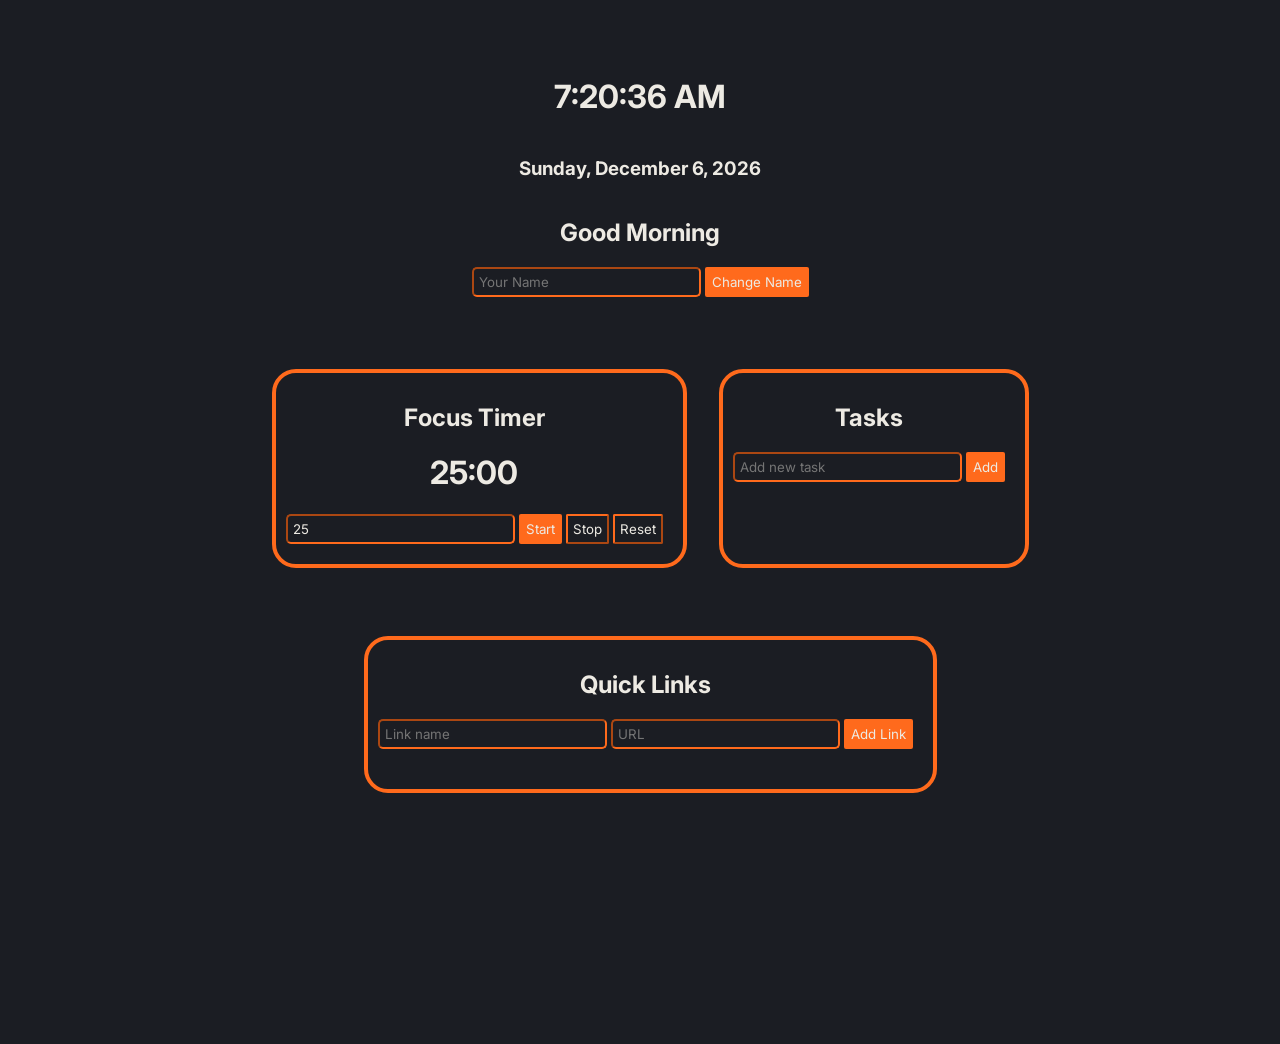
==== html/index.html @ e49e65a6 "Initial commit" ====
<!DOCTYPE html>
<html lang="en">

<head>
    <meta charset="UTF-8">
    <meta name="viewport" content="width=device-width, initial-scale=1.0">
    <title>Document</title>
    <link rel="stylesheet" href="../css/index.css">
    <script type="module" src="../js/index.js"></script>
</head>

<body>
    <div id="greetingDiv">
        <h1 id="timeH1"></h1>
        <h3 id="dateH3"></h3>
        <h2 id="greeting">Good Morning</h2>

        <div>
            <input type="text" name="" id="nameField" placeholder="Your Name">
            <button id="nameBtn" class="bigBtn">Change Name</button>
        </div>
    </div>

    <div class="superDiv">
        <div class="headDiv">
            <h2>Focus Timer</h2>
            <h1 id="timer"></h1>
            <div>
                <input type="number" name="" id="timerNumber" value="25">
                <button id="startTimer" class="bigBtn">Start</button>
                <button id="stopTimer" class="smallBtn">Stop</button>
                <button id="resetTimer" class="smallBtn">Reset</button>
            </div>
        </div>

        <div class="headDiv">
            <h2>Tasks</h2>
            <div>
                <input type="text" name="" id="taskField" placeholder="Add new task">
                <button id="addTask" class="bigBtn">Add</button>
            </div>

            <div id="taskDiv">

            </div>
        </div>

    </div>

    <div class="superDiv">
        <div class="headDiv">
            <div>
                <h2>Quick Links</h2>
                <div>
                    <input type="text" name="" id="linkField" placeholder="Link name">
                    <input type="text" name="" id="urlField" placeholder="URL">
                    <button id="linkBtn" class="bigBtn">Add Link</button>
                </div>

                <div id="linkDiv">

                </div>
            </div>
        </div>

    </div>
</body>

</html>
---- css/index.css ----
@import url('https://fonts.googleapis.com/css2?family=Inter:wght@400;500;600&family=JetBrains+Mono:wght@400;500;700&display=swap');

:root {
    --bg: #1B1D23;
    --border: #FF6A1C;
    --text: #EDEAE3;

    --font-display: 'JetBrains Mono', monospace;
    --font-body: 'Inter', system-ui, sans-serif;
}

@property --tw-outline-style {
    syntax: "*";
    inherits: false;
    initial-value: solid;
}

body {
    background-color: var(--bg);
    color: var(--text);
    font-family: var(--font-body);
    min-height: 100vh;
    padding: 48px 24px 80px;
    display: flex;
    flex-direction: column;
    align-items: center;
    gap: 56px;
}

a {
    color: var(--text);
    font-weight: bold;
    font-family: var(--font-body);
}

input {
    background-color: transparent;
    border-color: var(--border);
    border-radius: 5px;
    color: var(--text);
    padding: 5px 5px 5px 5px;
    font-family: var(--font-body);
}

#greetingDiv {
    display: flex;
    flex-direction: column;
    align-items: center;
}

.headDiv {
    outline-style: var(--tw-outline-style);
    outline-width: 4px;
    outline-color: var(--border);
    padding: 10px 20px 20px 10px;
    margin: 20px 0px 0px 20px;
    border-radius: 20px;
    align-items: center;
    text-align: center;
}

.superDiv {
    display: flex;
    gap: 20px;
}

.tasks{
    display: flex;
    width: 100%;
}

.task {
    margin-top: 10px;
    display: flex;
    width: 100%;
    justify-content: between;
}

#linkDiv {
    margin-top: 20px;
    width: 100%;
    display: flex;
    flex-direction: column;
    align-items: center;
}

.link {
    width: 100px;
    padding: 10px 10px 10px 10px;
    border-radius: 5px;
    background-color: #FF6A1C;
    position: relative;
    font-family: var(--font-body);
}

.linkDel {
    position: absolute;
    left: 100px;
    top: 0px;
    background-color: transparent;
    border-color: transparent;
    cursor: pointer;
    color: var(--text);
}

.bigBtn {
    padding: 5px 5px 5px 5px;
    background-color: var(--border);
    color: var(--text);
    border-color: transparent;
    border-radius: 2px;
    cursor: pointer;
    font-family: var(--font-body);
}

.bigBtn:hover {
    background-color: #b04409;
}

.smallBtn {
    padding: 5px 5px 5px 5px;
    background-color: transparent;
    color: var(--text);
    border-color: var(--border);
    border-radius: 2px;
    cursor: pointer;
    font-family: var(--font-body);
}

.running {
    background-color: #b04409;
}
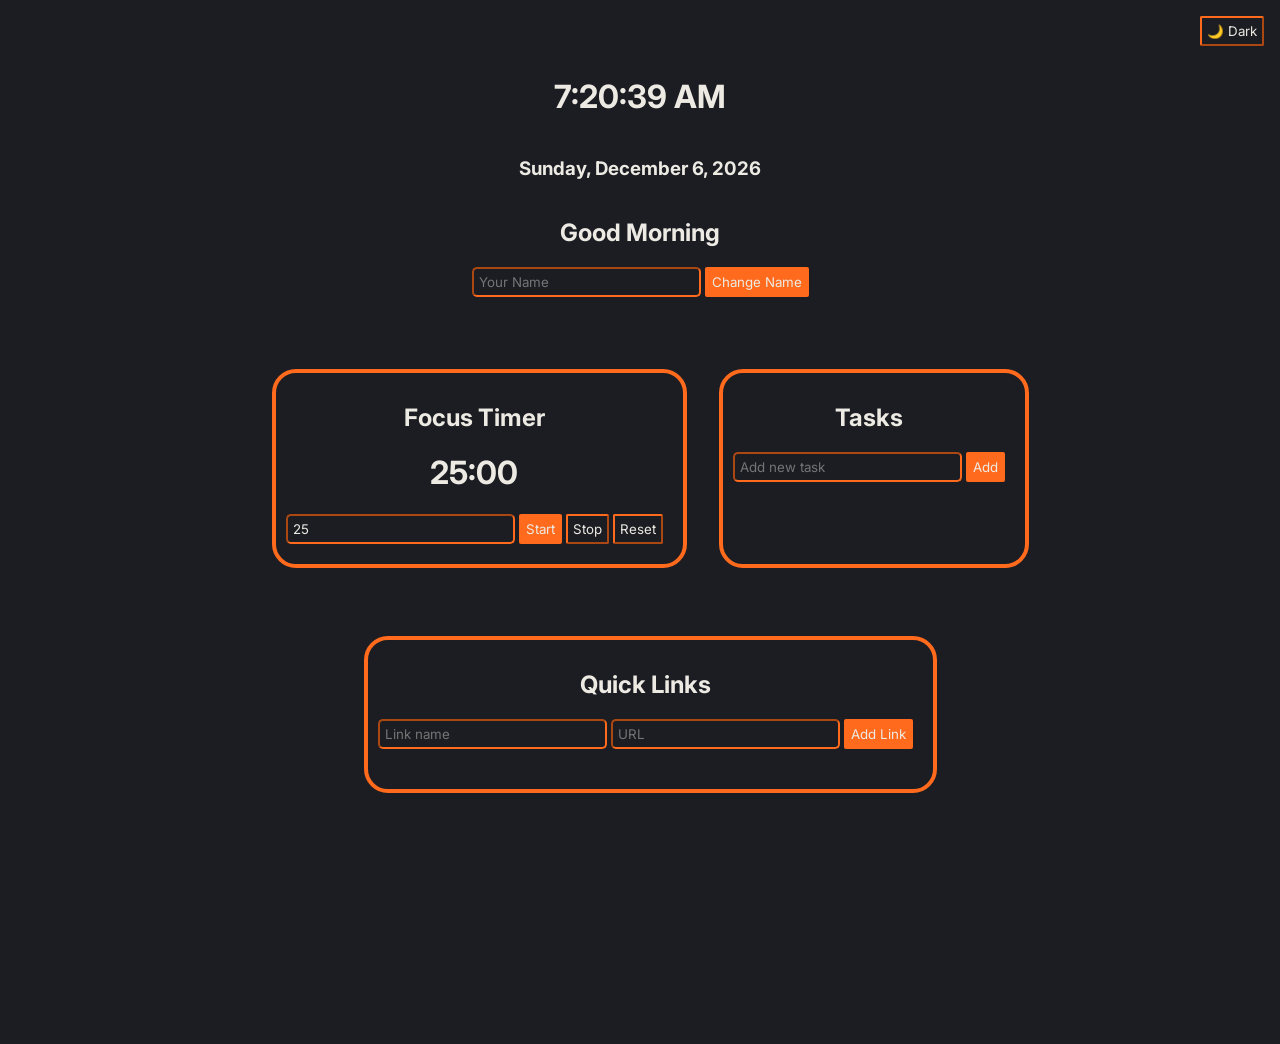
==== commit 92feb49a: "light/dark mode" ====
--- a/html/index.html
+++ b/html/index.html
@@ -10,6 +10,8 @@
 </head>
 
 <body>
+    <button id="themeToggle" class="smallBtn" aria-label="Toggle dark mode">🌙 Dark</button>
+
     <div id="greetingDiv">
         <h1 id="timeH1"></h1>
         <h3 id="dateH3"></h3>
--- a/css/index.css
+++ b/css/index.css
@@ -7,6 +7,12 @@
 
     --font-display: 'JetBrains Mono', monospace;
     --font-body: 'Inter', system-ui, sans-serif;
+}
+
+[data-theme="light"] {
+    --bg: #F5F2EC;
+    --border: #FF6A1C;
+    --text: #1B1D23;
 }
 
 @property --tw-outline-style {
@@ -25,6 +31,14 @@
     flex-direction: column;
     align-items: center;
     gap: 56px;
+    transition: background-color 0.3s, color 0.3s;
+}
+
+#themeToggle {
+    position: fixed;
+    top: 16px;
+    right: 16px;
+    z-index: 100;
 }
 
 a {
